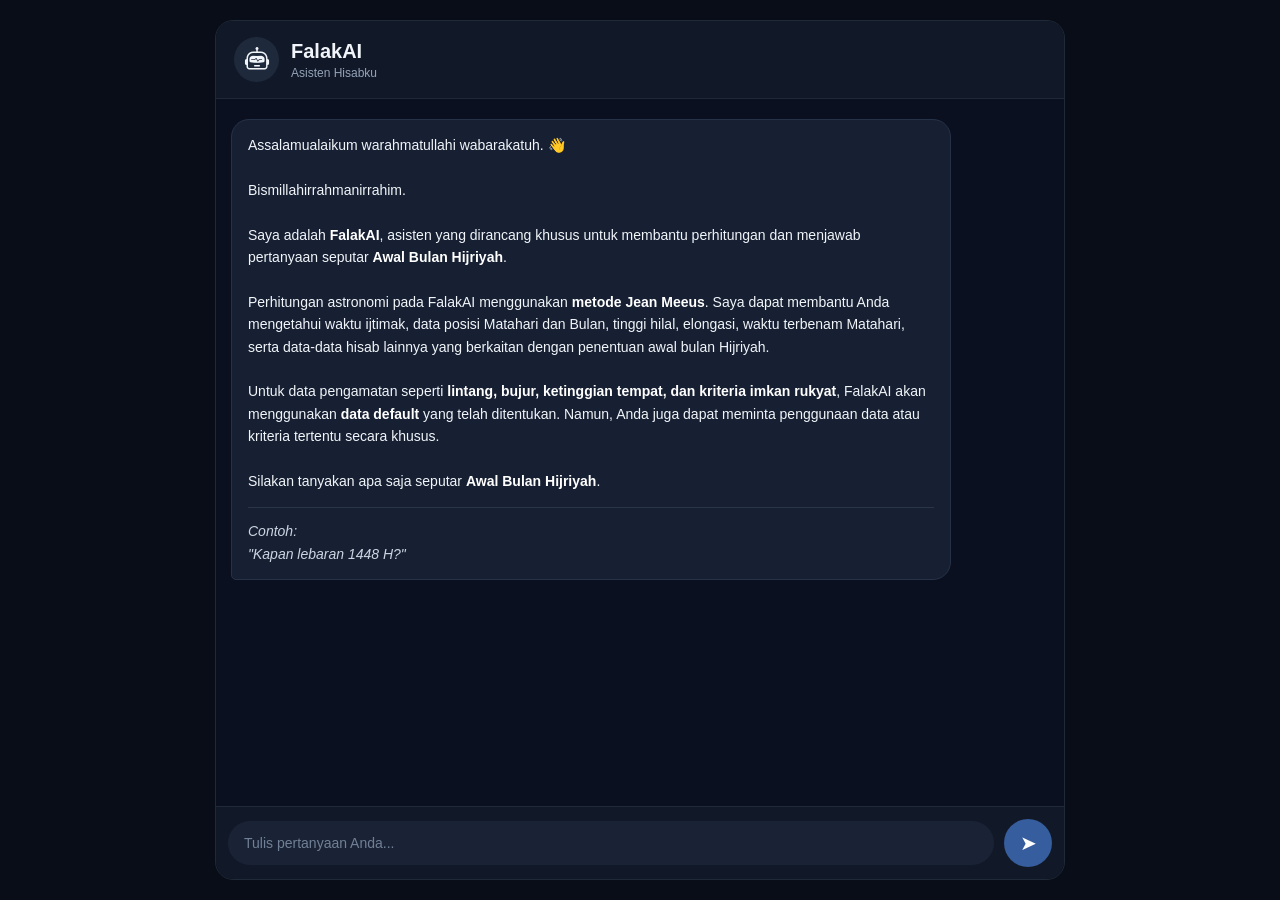
==== falakAI.html @ 68ebd956 "Update" ====
<!DOCTYPE html>
<html lang="id">
<head>
  <meta charset="UTF-8">
  <meta name="viewport" content="width=device-width, initial-scale=1.0">
  <title>FalakAI</title>
  <link rel="stylesheet" href="css/falakAI.css">
  <link rel="stylesheet" href="https://cdnjs.cloudflare.com/ajax/libs/font-awesome/6.4.0/css/all.min.css">
</head>

<body>
  <div class="falak-app">
    <div class="header">
      <div class="logo"><i class="bi bi-robot"></i></div>
      <div class="header-text">
        <h1>FalakAI</h1>
        <p>Asisten Hisabku</p>
      </div>
    </div>

    <div class="chat-area" id="chatArea">
      <div class="message ai">
        <div class="bubble">
          Assalamualaikum warahmatullahi wabarakatuh. 👋
          <br><br>
          Bismillahirrahmanirrahim.
          <br><br>
          Saya adalah <strong>FalakAI</strong>, asisten yang dirancang khusus untuk membantu perhitungan dan menjawab pertanyaan seputar <strong>Awal Bulan Hijriyah</strong>.
          <br><br>
          Perhitungan astronomi pada FalakAI menggunakan <strong>metode Jean Meeus</strong>. Saya dapat membantu Anda mengetahui waktu ijtimak, data posisi Matahari dan Bulan, tinggi hilal, elongasi, waktu terbenam Matahari, serta data-data hisab lainnya yang berkaitan dengan penentuan awal bulan Hijriyah.
          <br><br>
          Untuk data pengamatan seperti <strong>lintang, bujur, ketinggian tempat, dan kriteria imkan rukyat</strong>, FalakAI akan menggunakan <strong>data default</strong> yang telah ditentukan. Namun, Anda juga dapat meminta penggunaan data atau kriteria tertentu secara khusus.
          <br><br>

          Silakan tanyakan apa saja seputar <strong>Awal Bulan Hijriyah</strong>.

          <div class="example">
            Contoh:<br>
            "Kapan lebaran 1448 H?"
          </div>

        </div>

      </div>

    </div>


    <div class="input-area">

      <div class="input-box">

        <input
          type="text"
          id="userInput"
          placeholder="Tulis pertanyaan Anda..."
        >

        <button id="sendBtn">
          ➤
        </button>

      </div>

    </div>

  </div>


  <script src="js/jm.js"></script>
  <script src="js/falakAI.js"></script>

</body>
</html>
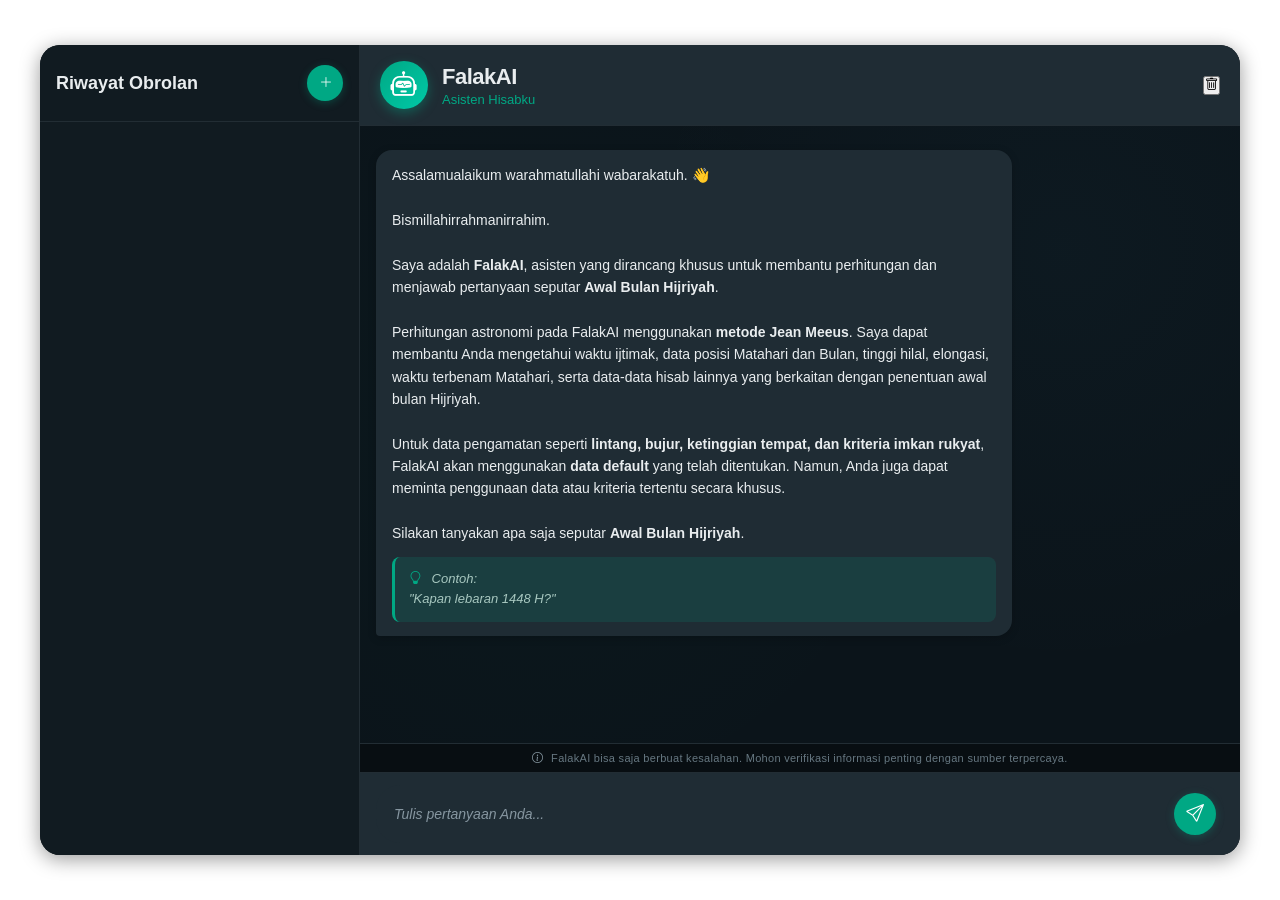
==== commit 9e8a1cae: "Update tampilan FalakAI" ====
--- a/falakAI.html
+++ b/falakAI.html
@@ -5,70 +5,95 @@
   <meta name="viewport" content="width=device-width, initial-scale=1.0">
   <title>FalakAI</title>
   <link rel="stylesheet" href="css/falakAI.css">
-  <link rel="stylesheet" href="https://cdnjs.cloudflare.com/ajax/libs/font-awesome/6.4.0/css/all.min.css">
+  <link rel="stylesheet" href="https://cdn.jsdelivr.net/npm/bootstrap-icons@1.11.3/font/bootstrap-icons.min.css">
 </head>
 
 <body>
   <div class="falak-app">
-    <div class="header">
-      <div class="logo"><i class="bi bi-robot"></i></div>
-      <div class="header-text">
-        <h1>FalakAI</h1>
-        <p>Asisten Hisabku</p>
+    <!-- Sidebar Riwayat Obrolan -->
+    <div class="sidebar" id="sidebar">
+      <div class="sidebar-header">
+        <h2>Riwayat Obrolan</h2>
+        <button class="new-chat-btn" id="newChatBtn" title="Obrolan Baru">
+          <i class="bi bi-plus-lg"></i>
+        </button>
+      </div>
+      <div class="chat-history" id="chatHistory">
+        <!-- Riwayat akan ditambahkan secara dinamis -->
       </div>
     </div>
 
-    <div class="chat-area" id="chatArea">
-      <div class="message ai">
-        <div class="bubble">
-          Assalamualaikum warahmatullahi wabarakatuh. 👋
-          <br><br>
-          Bismillahirrahmanirrahim.
-          <br><br>
-          Saya adalah <strong>FalakAI</strong>, asisten yang dirancang khusus untuk membantu perhitungan dan menjawab pertanyaan seputar <strong>Awal Bulan Hijriyah</strong>.
-          <br><br>
-          Perhitungan astronomi pada FalakAI menggunakan <strong>metode Jean Meeus</strong>. Saya dapat membantu Anda mengetahui waktu ijtimak, data posisi Matahari dan Bulan, tinggi hilal, elongasi, waktu terbenam Matahari, serta data-data hisab lainnya yang berkaitan dengan penentuan awal bulan Hijriyah.
-          <br><br>
-          Untuk data pengamatan seperti <strong>lintang, bujur, ketinggian tempat, dan kriteria imkan rukyat</strong>, FalakAI akan menggunakan <strong>data default</strong> yang telah ditentukan. Namun, Anda juga dapat meminta penggunaan data atau kriteria tertentu secara khusus.
-          <br><br>
-
-          Silakan tanyakan apa saja seputar <strong>Awal Bulan Hijriyah</strong>.
-
-          <div class="example">
-            Contoh:<br>
-            "Kapan lebaran 1448 H?"
-          </div>
-
+    <!-- Main Content -->
+    <div class="main-content">
+      <!-- Header -->
+      <div class="header">
+        <button class="menu-toggle" id="menuToggle">
+          <i class="bi bi-list"></i>
+        </button>
+        <div class="logo">
+          <i class="bi bi-robot"></i>
         </div>
-
+        <div class="header-text">
+          <h1>FalakAI</h1>
+          <p>Asisten Hisabku</p>
+        </div>
+        <div class="header-actions">
+          <button class="header-action-btn" id="clearChatBtn" title="Hapus Semua Pesan">
+            <i class="bi bi-trash"></i>
+          </button>
+        </div>
       </div>
 
-    </div>
+      <!-- Chat Area -->
+      <div class="chat-area" id="chatArea">
+        <div class="message ai">
+          <div class="bubble">
+            Assalamualaikum warahmatullahi wabarakatuh. 👋
+            <br><br>
+            Bismillahirrahmanirrahim.
+            <br><br>
+            Saya adalah <strong>FalakAI</strong>, asisten yang dirancang khusus untuk membantu perhitungan dan menjawab pertanyaan seputar <strong>Awal Bulan Hijriyah</strong>.
+            <br><br>
+            Perhitungan astronomi pada FalakAI menggunakan <strong>metode Jean Meeus</strong>. Saya dapat membantu Anda mengetahui waktu ijtimak, data posisi Matahari dan Bulan, tinggi hilal, elongasi, waktu terbenam Matahari, serta data-data hisab lainnya yang berkaitan dengan penentuan awal bulan Hijriyah.
+            <br><br>
+            Untuk data pengamatan seperti <strong>lintang, bujur, ketinggian tempat, dan kriteria imkan rukyat</strong>, FalakAI akan menggunakan <strong>data default</strong> yang telah ditentukan. Namun, Anda juga dapat meminta penggunaan data atau kriteria tertentu secara khusus.
+            <br><br>
+            Silakan tanyakan apa saja seputar <strong>Awal Bulan Hijriyah</strong>.
 
-
-    <div class="input-area">
-
-      <div class="input-box">
-
-        <input
-          type="text"
-          id="userInput"
-          placeholder="Tulis pertanyaan Anda..."
-        >
-
-        <button id="sendBtn">
-          ➤
-        </button>
-
+            <div class="example">
+              <i class="bi bi-lightbulb"></i> Contoh:<br>
+              "Kapan lebaran 1448 H?"
+            </div>
+          </div>
+          <button class="copy-btn" title="Salin Pesan">
+            <i class="bi bi-clipboard"></i>
+          </button>
+        </div>
       </div>
 
+      <!-- Disclaimer -->
+      <div class="disclaimer">
+        <i class="bi bi-info-circle"></i> 
+        FalakAI bisa saja berbuat kesalahan. Mohon verifikasi informasi penting dengan sumber terpercaya.
+      </div>
+
+      <!-- Input Area -->
+      <div class="input-area">
+        <div class="input-box">
+          <input
+            type="text"
+            id="userInput"
+            placeholder="Tulis pertanyaan Anda..."
+          >
+          <button id="sendBtn" title="Kirim Pesan">
+            <i class="bi bi-send"></i>
+          </button>
+        </div>
+      </div>
     </div>
-
   </div>
 
-
-  <script src="js/jm.js"></script>
+  <script src="js/mainAI.js"></script>
   <script src="js/falakAI.js"></script>
-
 </body>
 </html>
--- a/css/falakAI.css
+++ b/css/falakAI.css
@@ -0,0 +1,647 @@
+/* css/falakAI.css */
+
+:root {
+  --bg-primary: #0b141a;
+  --bg-secondary: #111b21;
+  --bg-chat: #0b141a;
+  --bg-header: #1f2c34;
+  --bg-bubble-ai: #1f2c34;
+  --bg-bubble-user: #005c4b;
+  --bg-input: #1f2c34;
+  --bg-sidebar: #111b21;
+  --text-primary: #e9edef;
+  --text-secondary: #8696a0;
+  --text-bubble: #e9edef;
+  --accent-green: #00a884;
+  --accent-blue: #53bdeb;
+  --border-color: #222d34;
+  --shadow: 0 4px 20px rgba(0, 0, 0, 0.4);
+  --bubble-radius: 16px;
+  --sidebar-width: 320px;
+  --safe-bottom: env(safe-area-inset-bottom, 0px);
+}
+
+* {
+  margin: 0;
+  padding: 0;
+  box-sizing: border-box;
+}
+
+body {
+  font-family: -apple-system, BlinkMacSystemFont, 'Segoe UI', 'Poppins', 'Roboto', sans-serif;
+  background: linear-gradient(135deg, #0a0f14 0%, #1a2a33 100%);
+  height: 100vh;
+  height: 100dvh; /* Dynamic viewport height */
+  display: flex;
+  justify-content: center;
+  align-items: center;
+  overflow: hidden;
+  position: fixed;
+  width: 100%;
+}
+
+/* App Container */
+.falak-app {
+  width: 100%;
+  max-width: 1200px;
+  height: 100vh;
+  height: 100dvh; /* Dynamic viewport height */
+  background: var(--bg-chat);
+  display: flex;
+  box-shadow: var(--shadow);
+  border-radius: 0;
+  position: relative;
+  overflow: hidden;
+}
+
+@media (min-width: 768px) {
+  .falak-app {
+    border-radius: 20px;
+    height: 90vh;
+    height: 90dvh;
+  }
+}
+
+/* Sidebar (Riwayat Obrolan) */
+.sidebar {
+  width: var(--sidebar-width);
+  background: var(--bg-sidebar);
+  border-right: 1px solid var(--border-color);
+  display: flex;
+  flex-direction: column;
+  transition: all 0.3s ease;
+  height: 100%;
+}
+
+.sidebar-header {
+  padding: 20px 16px;
+  padding-top: calc(20px + env(safe-area-inset-top, 0px));
+  border-bottom: 1px solid var(--border-color);
+  display: flex;
+  align-items: center;
+  justify-content: space-between;
+}
+
+.sidebar-header h2 {
+  color: var(--text-primary);
+  font-size: 18px;
+  font-weight: 600;
+}
+
+.new-chat-btn {
+  background: var(--accent-green);
+  border: none;
+  color: white;
+  width: 36px;
+  height: 36px;
+  border-radius: 50%;
+  cursor: pointer;
+  display: flex;
+  align-items: center;
+  justify-content: center;
+  transition: all 0.3s ease;
+  box-shadow: 0 2px 8px rgba(0, 168, 132, 0.3);
+}
+
+.new-chat-btn:hover {
+  background: #00c9a7;
+  transform: scale(1.05);
+  box-shadow: 0 4px 16px rgba(0, 168, 132, 0.5);
+}
+
+.new-chat-btn:active {
+  transform: scale(0.95);
+}
+
+.chat-history {
+  flex: 1;
+  overflow-y: auto;
+  padding: 8px;
+  padding-bottom: calc(8px + var(--safe-bottom));
+}
+
+.chat-history::-webkit-scrollbar {
+  width: 4px;
+}
+
+.chat-history::-webkit-scrollbar-track {
+  background: transparent;
+}
+
+.chat-history::-webkit-scrollbar-thumb {
+  background: #2a3942;
+  border-radius: 10px;
+}
+
+.history-item {
+  padding: 12px;
+  border-radius: 12px;
+  cursor: pointer;
+  transition: all 0.3s ease;
+  margin-bottom: 4px;
+  display: flex;
+  align-items: center;
+  gap: 10px;
+  position: relative;
+}
+
+.history-item:hover {
+  background: rgba(255, 255, 255, 0.05);
+}
+
+.history-item.active {
+  background: rgba(0, 168, 132, 0.15);
+  border-left: 3px solid var(--accent-green);
+}
+
+.history-icon {
+  width: 32px;
+  height: 32px;
+  border-radius: 50%;
+  background: rgba(0, 168, 132, 0.2);
+  display: flex;
+  align-items: center;
+  justify-content: center;
+  flex-shrink: 0;
+}
+
+.history-icon i {
+  font-size: 16px;
+  color: var(--accent-green);
+}
+
+.history-content {
+  flex: 1;
+  min-width: 0;
+}
+
+.history-title {
+  color: var(--text-primary);
+  font-size: 14px;
+  font-weight: 500;
+  white-space: nowrap;
+  overflow: hidden;
+  text-overflow: ellipsis;
+}
+
+.history-preview {
+  color: var(--text-secondary);
+  font-size: 12px;
+  white-space: nowrap;
+  overflow: hidden;
+  text-overflow: ellipsis;
+  margin-top: 2px;
+}
+
+.history-time {
+  color: var(--text-secondary);
+  font-size: 11px;
+  flex-shrink: 0;
+}
+
+.delete-chat-btn {
+  background: transparent;
+  border: none;
+  color: var(--text-secondary);
+  cursor: pointer;
+  padding: 4px;
+  border-radius: 4px;
+  opacity: 0;
+  transition: all 0.3s ease;
+}
+
+.history-item:hover .delete-chat-btn {
+  opacity: 1;
+}
+
+.delete-chat-btn:hover {
+  color: #ff4444;
+  background: rgba(255, 68, 68, 0.1);
+}
+
+/* Main Content */
+.main-content {
+  flex: 1;
+  display: flex;
+  flex-direction: column;
+  min-width: 0;
+  height: 100%;
+}
+
+/* Header */
+.header {
+  background: var(--bg-header);
+  padding: 16px 20px;
+  padding-top: calc(16px + env(safe-area-inset-top, 0px));
+  display: flex;
+  align-items: center;
+  gap: 14px;
+  border-bottom: 1px solid var(--border-color);
+  position: relative;
+  z-index: 10;
+  flex-shrink: 0;
+}
+
+.menu-toggle {
+  background: transparent;
+  border: none;
+  color: var(--text-secondary);
+  cursor: pointer;
+  font-size: 20px;
+  padding: 8px;
+  border-radius: 8px;
+  transition: all 0.3s ease;
+  display: none;
+}
+
+.menu-toggle:hover {
+  background: rgba(255, 255, 255, 0.1);
+  color: var(--text-primary);
+}
+
+.logo {
+  width: 48px;
+  height: 48px;
+  background: linear-gradient(135deg, var(--accent-green), #00c9a7);
+  border-radius: 50%;
+  display: flex;
+  align-items: center;
+  justify-content: center;
+  font-size: 28px;
+  color: white;
+  box-shadow: 0 4px 12px rgba(0, 168, 132, 0.4);
+  animation: pulse 2s ease-in-out infinite;
+  flex-shrink: 0;
+}
+
+.logo i {
+  font-size: 26px;
+}
+
+@keyframes pulse {
+  0%, 100% {
+    box-shadow: 0 4px 12px rgba(0, 168, 132, 0.4);
+  }
+  50% {
+    box-shadow: 0 4px 20px rgba(0, 168, 132, 0.7);
+  }
+}
+
+.header-text {
+  flex: 1;
+}
+
+.header-text h1 {
+  color: var(--text-primary);
+  font-size: 22px;
+  font-weight: 700;
+  letter-spacing: -0.5px;
+}
+
+.header-text p {
+  color: var(--accent-green);
+  font-size: 13px;
+  font-weight: 500;
+  margin-top: 2px;
+}
+
+/* Chat Area */
+.chat-area {
+  flex: 1;
+  overflow-y: auto;
+  padding: 24px 16px;
+  display: flex;
+  flex-direction: column;
+  gap: 16px;
+  background-image: 
+    radial-gradient(circle at 20% 50%, rgba(0, 168, 132, 0.03) 0%, transparent 50%),
+    radial-gradient(circle at 80% 20%, rgba(83, 189, 235, 0.03) 0%, transparent 50%);
+  scroll-behavior: smooth;
+  min-height: 0;
+}
+
+.chat-area::-webkit-scrollbar {
+  width: 6px;
+}
+
+.chat-area::-webkit-scrollbar-track {
+  background: transparent;
+}
+
+.chat-area::-webkit-scrollbar-thumb {
+  background: #2a3942;
+  border-radius: 10px;
+}
+
+/* Message */
+.message {
+  display: flex;
+  align-items: flex-end;
+  gap: 8px;
+  animation: fadeIn 0.3s ease-out;
+  position: relative;
+}
+
+@keyframes fadeIn {
+  from {
+    opacity: 0;
+    transform: translateY(10px);
+  }
+  to {
+    opacity: 1;
+    transform: translateY(0);
+  }
+}
+
+.message.ai {
+  justify-content: flex-start;
+}
+
+.message.user {
+  justify-content: flex-end;
+}
+
+/* Bubble */
+.bubble {
+  max-width: 75%;
+  padding: 14px 16px;
+  border-radius: var(--bubble-radius);
+  font-size: 14px;
+  line-height: 1.6;
+  position: relative;
+  word-wrap: break-word;
+  box-shadow: 0 2px 8px rgba(0, 0, 0, 0.2);
+  transition: all 0.3s ease;
+}
+
+.message.ai .bubble {
+  background: var(--bg-bubble-ai);
+  color: var(--text-bubble);
+  border-bottom-left-radius: 4px;
+}
+
+.message.user .bubble {
+  background: var(--bg-bubble-user);
+  color: var(--text-bubble);
+  border-bottom-right-radius: 4px;
+}
+
+/* Copy Button */
+.copy-btn {
+  background: transparent;
+  border: none;
+  color: var(--text-secondary);
+  cursor: pointer;
+  padding: 6px;
+  border-radius: 6px;
+  opacity: 0;
+  transition: all 0.3s ease;
+  position: absolute;
+  top: 8px;
+  right: 8px;
+  font-size: 14px;
+}
+
+.message:hover .copy-btn {
+  opacity: 1;
+}
+
+.copy-btn:hover {
+  background: rgba(255, 255, 255, 0.1);
+  color: var(--text-primary);
+}
+
+.copy-btn.copied {
+  color: var(--accent-green);
+  opacity: 1;
+}
+
+/* Example Box */
+.example {
+  margin-top: 12px;
+  padding: 12px 14px;
+  background: rgba(0, 168, 132, 0.15);
+  border-left: 3px solid var(--accent-green);
+  border-radius: 8px;
+  font-style: italic;
+  color: #a8c8c0;
+  font-size: 13px;
+}
+
+.example i {
+  margin-right: 6px;
+  color: var(--accent-green);
+}
+
+/* Typing Indicator */
+.typing-indicator {
+  display: flex;
+  gap: 4px;
+  padding: 12px 16px;
+  background: var(--bg-bubble-ai);
+  border-radius: var(--bubble-radius);
+  border-bottom-left-radius: 4px;
+  align-items: center;
+  width: fit-content;
+}
+
+.typing-indicator span {
+  width: 8px;
+  height: 8px;
+  background: #8696a0;
+  border-radius: 50%;
+  animation: typing 1.4s ease-in-out infinite;
+}
+
+.typing-indicator span:nth-child(2) {
+  animation-delay: 0.2s;
+}
+
+.typing-indicator span:nth-child(3) {
+  animation-delay: 0.4s;
+}
+
+@keyframes typing {
+  0%, 100% {
+    transform: translateY(0);
+    opacity: 0.5;
+  }
+  50% {
+    transform: translateY(-6px);
+    opacity: 1;
+  }
+}
+
+/* Disclaimer */
+.disclaimer {
+  text-align: center;
+  padding: 8px 16px;
+  background: rgba(0, 0, 0, 0.3);
+  color: #667781;
+  font-size: 11px;
+  letter-spacing: 0.3px;
+  border-top: 1px solid var(--border-color);
+  flex-shrink: 0;
+}
+
+.disclaimer i {
+  margin-right: 4px;
+  color: #8696a0;
+}
+
+/* Input Area */
+.input-area {
+  padding: 12px 16px;
+  padding-bottom: calc(12px + var(--safe-bottom)); /* Safe area untuk tombol HP */
+  background: var(--bg-header);
+  border-top: 1px solid var(--border-color);
+  flex-shrink: 0;
+}
+
+.input-box {
+  display: flex;
+  align-items: center;
+  gap: 10px;
+  background: var(--bg-input);
+  border-radius: 24px;
+  padding: 8px 8px 8px 18px;
+  transition: all 0.3s ease;
+}
+
+.input-box:focus-within {
+  box-shadow: 0 0 0 2px rgba(0, 168, 132, 0.3);
+}
+
+#userInput {
+  flex: 1;
+  background: transparent;
+  border: none;
+  outline: none;
+  color: var(--text-primary);
+  font-size: 14px;
+  padding: 8px 0;
+}
+
+#userInput::placeholder {
+  color: #8696a0;
+  font-style: italic;
+}
+
+#sendBtn {
+  background: var(--accent-green);
+  border: none;
+  color: white;
+  width: 42px;
+  height: 42px;
+  border-radius: 50%;
+  cursor: pointer;
+  font-size: 18px;
+  display: flex;
+  align-items: center;
+  justify-content: center;
+  transition: all 0.3s ease;
+  box-shadow: 0 2px 8px rgba(0, 168, 132, 0.3);
+  flex-shrink: 0;
+}
+
+#sendBtn:hover {
+  background: #00c9a7;
+  transform: scale(1.05);
+  box-shadow: 0 4px 16px rgba(0, 168, 132, 0.5);
+}
+
+#sendBtn:active {
+  transform: scale(0.95);
+}
+
+#sendBtn:disabled {
+  background: #3a4a54;
+  cursor: not-allowed;
+  box-shadow: none;
+}
+
+/* Responsive */
+@media (max-width: 768px) {
+  .sidebar {
+    position: absolute;
+    left: -100%;
+    top: 0;
+    bottom: 0;
+    z-index: 100;
+    transition: left 0.3s ease;
+  }
+  
+  .sidebar.open {
+    left: 0;
+  }
+  
+  .menu-toggle {
+    display: flex;
+  }
+  
+  .falak-app {
+    max-width: 100%;
+    height: 100vh;
+    height: 100dvh;
+    max-height: 100vh;
+    max-height: 100dvh;
+  }
+}
+
+@media (max-width: 480px) {
+  .header {
+    padding: 12px 16px;
+    padding-top: calc(12px + env(safe-area-inset-top, 0px));
+  }
+  
+  .logo {
+    width: 40px;
+    height: 40px;
+    font-size: 22px;
+  }
+  
+  .logo i {
+    font-size: 22px;
+  }
+  
+  .header-text h1 {
+    font-size: 18px;
+  }
+  
+  .bubble {
+    max-width: 90%;
+    font-size: 13px;
+    padding: 12px 14px;
+  }
+  
+  .chat-area {
+    padding: 16px 12px;
+    gap: 12px;
+  }
+  
+  .sidebar {
+    width: 280px;
+  }
+  
+  .input-area {
+    padding: 8px 12px;
+    padding-bottom: calc(8px + var(--safe-bottom));
+  }
+  
+  #sendBtn {
+    width: 38px;
+    height: 38px;
+    font-size: 16px;
+  }
+}
+
+/* Untuk iPhone dengan notch */
+@supports (padding: max(0px)) {
+  .input-area {
+    padding-bottom: max(12px, env(safe-area-inset-bottom));
+  }
+  
+  .header {
+    padding-top: max(16px, env(safe-area-inset-top));
+  }
+}
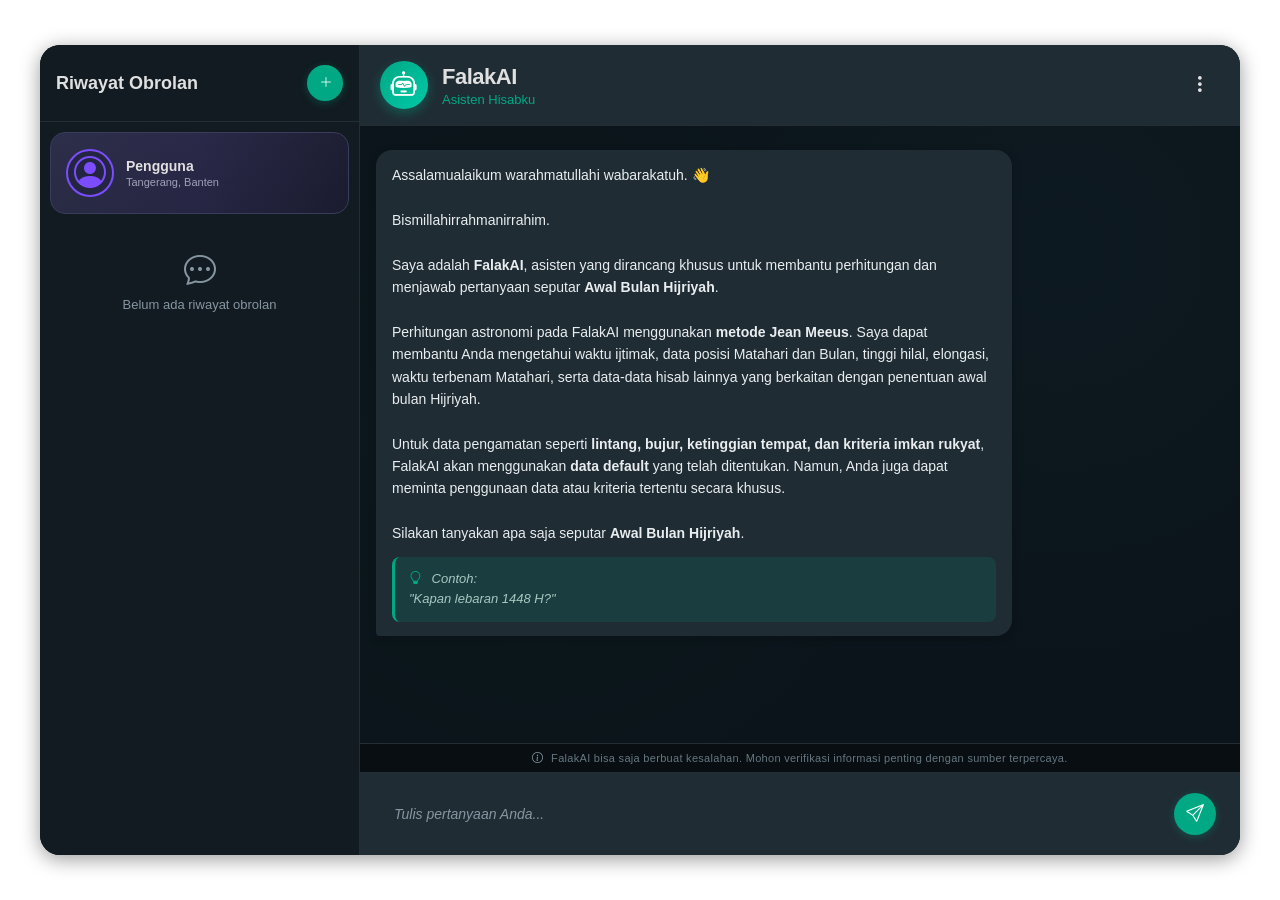
==== commit 6e0de5b5: "Update FalakAI v.3" ====
--- a/falakAI.html
+++ b/falakAI.html
@@ -10,6 +10,7 @@
 
 <body>
   <div class="falak-app">
+    <div class="sidebar-overlay" id="sidebarOverlay"></div>
     <!-- Sidebar Riwayat Obrolan -->
     <div class="sidebar" id="sidebar">
       <div class="sidebar-header">
@@ -18,6 +19,19 @@
           <i class="bi bi-plus-lg"></i>
         </button>
       </div>
+      
+      <!-- Profil User di Sidebar -->
+      <div class="profil-user" id="profilUser">
+        <div class="profil-foto" id="profilFoto">
+          <img id="fotoProfilImg" src="" alt="Foto Profil" style="display: none;">
+          <i class="bi bi-person-circle" id="fotoProfilDefault"></i>
+        </div>
+        <div class="profil-info">
+          <div class="profil-nama" id="profilNama">Pengguna</div>
+          <div class="profil-alamat" id="profilAlamat">Tangerang, Banten</div>
+        </div>
+      </div>
+      
       <div class="chat-history" id="chatHistory">
         <!-- Riwayat akan ditambahkan secara dinamis -->
       </div>
@@ -37,10 +51,23 @@
           <h1>FalakAI</h1>
           <p>Asisten Hisabku</p>
         </div>
-        <div class="header-actions">
-          <button class="header-action-btn" id="clearChatBtn" title="Hapus Semua Pesan">
-            <i class="bi bi-trash"></i>
+        
+        <!-- Dropdown Menu -->
+        <div class="header-menu">
+          <button class="header-menu-btn" id="btnMenuHeader" title="Menu">
+            <i class="bi bi-three-dots-vertical"></i>
           </button>
+          
+          <div class="dropdown-menu" id="dropdownMenu" style="display: none;">
+            <button class="dropdown-item" id="btnMenuProfil">
+              <i class="bi bi-person"></i>
+              <span>Profil</span>
+            </button>
+            <button class="dropdown-item" id="btnMenuHapus">
+              <i class="bi bi-trash"></i>
+              <span>Hapus Obrolan</span>
+            </button>
+          </div>
         </div>
       </div>
 
@@ -93,6 +120,100 @@
     </div>
   </div>
 
+  <!-- Modal Profil -->
+  <div class="modal-overlay" id="modalProfil" style="display: none;">
+    <div class="modal-content">
+      <div class="modal-header">
+        <h2>Profil Saya</h2>
+        <button class="modal-close" id="btnTutupModal">
+          <i class="bi bi-x-lg"></i>
+        </button>
+      </div>
+      
+      <div class="modal-body">
+        <!-- Foto Profil -->
+        <div class="form-group">
+          <label>Foto Profil</label>
+          <div class="foto-upload">
+            <img id="previewFoto" src="" alt="Preview" style="display: none;">
+            <div class="foto-placeholder" id="fotoPlaceholder">
+              <i class="bi bi-camera"></i>
+              <span>Pilih Foto</span>
+            </div>
+            <input type="file" id="inputFoto" accept="image/*" style="display: none;">
+          </div>
+        </div>
+
+        <!-- Nama -->
+        <div class="form-group">
+          <label>Nama</label>
+          <input type="text" id="inputNama" placeholder="Masukkan nama Anda">
+        </div>
+
+        <!-- Hobi -->
+        <div class="form-group">
+          <label>Hobi</label>
+          <input type="text" id="inputHobi" placeholder="Masukkan hobi Anda">
+        </div>
+
+        <!-- Alamat -->
+        <div class="form-group">
+          <label>Alamat</label>
+          <input type="text" id="inputAlamat" placeholder="Masukkan alamat lengkap">
+        </div>
+
+        <!-- Latitude -->
+        <div class="form-group">
+          <label>Latitude</label>
+          <div class="input-dengan-tombol">
+            <input type="number" id="inputLatitude" step="any" placeholder="-6.122">
+            <button class="btn-gps" id="btnAmbilGPS" title="Ambil dari GPS">
+              <i class="bi bi-geo-alt"></i>
+            </button>
+          </div>
+        </div>
+
+        <!-- Longitude -->
+        <div class="form-group">
+          <label>Longitude</label>
+          <input type="number" id="inputLongitude" step="any" placeholder="106.606">
+        </div>
+
+        <!-- Ketinggian -->
+        <div class="form-group">
+          <label>Ketinggian Tempat (meter)</label>
+          <input type="number" id="inputAltitude" placeholder="20">
+        </div>
+
+        <!-- Zona Waktu -->
+        <div class="form-group">
+          <label>Zona Waktu</label>
+          <select id="inputZona">
+            <option value="7">WIB (GMT+7)</option>
+            <option value="8">WITA (GMT+8)</option>
+            <option value="9">WIT (GMT+9)</option>
+          </select>
+        </div>
+        
+        <div class="form-group">
+          <label>Kriteria</label>
+          <select id="inputZona">
+            <option value="1">Irtifa' 2°</option>
+            <option value="2">Iritifa 3° (MABIMS DULU)</option>
+            <option value="3">Irtifa' 2° Umur Hilal 8 Jam</option>
+            <option value="4" selected>Irtifa' 3° Elongasi 6.4 (MABIMS)</option>
+          </select>
+        </div>
+        
+      </div>
+      
+      <div class="modal-footer">
+        <button class="btn-simpan" id="btnSimpanProfil">Simpan</button>
+        <button class="btn-batal" id="btnBatalProfil">Batal</button>
+      </div>
+    </div>
+  </div>
+
   <script src="js/mainAI.js"></script>
   <script src="js/falakAI.js"></script>
 </body>
--- a/css/falakAI.css
+++ b/css/falakAI.css
@@ -31,7 +31,7 @@
   font-family: -apple-system, BlinkMacSystemFont, 'Segoe UI', 'Poppins', 'Roboto', sans-serif;
   background: linear-gradient(135deg, #0a0f14 0%, #1a2a33 100%);
   height: 100vh;
-  height: 100dvh; /* Dynamic viewport height */
+  height: 100dvh;
   display: flex;
   justify-content: center;
   align-items: center;
@@ -45,7 +45,7 @@
   width: 100%;
   max-width: 1200px;
   height: 100vh;
-  height: 100dvh; /* Dynamic viewport height */
+  height: 100dvh;
   background: var(--bg-chat);
   display: flex;
   box-shadow: var(--shadow);
@@ -62,15 +62,36 @@
   }
 }
 
+/* Overlay untuk mobile */
+.sidebar-overlay {
+  display: none;
+  position: fixed;
+  top: 0;
+  left: 0;
+  right: 0;
+  bottom: 0;
+  background: rgba(0, 0, 0, 0.5);
+  z-index: 99;
+  opacity: 0;
+  transition: opacity 0.3s ease;
+}
+
+.sidebar-overlay.active {
+  opacity: 1;
+}
+
 /* Sidebar (Riwayat Obrolan) */
 .sidebar {
   width: var(--sidebar-width);
+  min-width: var(--sidebar-width);
   background: var(--bg-sidebar);
   border-right: 1px solid var(--border-color);
   display: flex;
   flex-direction: column;
-  transition: all 0.3s ease;
+  transition: transform 0.3s ease;
   height: 100%;
+  position: relative;
+  z-index: 100;
 }
 
 .sidebar-header {
@@ -226,6 +247,7 @@
   flex-direction: column;
   min-width: 0;
   height: 100%;
+  position: relative;
 }
 
 /* Header */
@@ -247,11 +269,15 @@
   border: none;
   color: var(--text-secondary);
   cursor: pointer;
-  font-size: 20px;
+  font-size: 24px;
   padding: 8px;
   border-radius: 8px;
   transition: all 0.3s ease;
   display: none;
+  align-items: center;
+  justify-content: center;
+  width: 40px;
+  height: 40px;
 }
 
 .menu-toggle:hover {
@@ -492,7 +518,7 @@
 /* Input Area */
 .input-area {
   padding: 12px 16px;
-  padding-bottom: calc(12px + var(--safe-bottom)); /* Safe area untuk tombol HP */
+  padding-bottom: calc(12px + var(--safe-bottom));
   background: var(--bg-header);
   border-top: 1px solid var(--border-color);
   flex-shrink: 0;
@@ -562,17 +588,31 @@
 
 /* Responsive */
 @media (max-width: 768px) {
+  .falak-app {
+    position: relative;
+  }
+  
   .sidebar {
-    position: absolute;
-    left: -100%;
+    position: fixed;
     top: 0;
+    left: 0;
     bottom: 0;
-    z-index: 100;
-    transition: left 0.3s ease;
+    transform: translateX(-100%);
+    z-index: 1000;
+    box-shadow: 4px 0 20px rgba(0, 0, 0, 0.5);
   }
   
   .sidebar.open {
-    left: 0;
+    transform: translateX(0);
+  }
+  
+  .sidebar-overlay {
+    display: block;
+    pointer-events: none;
+  }
+  
+  .sidebar-overlay.active {
+    pointer-events: auto;
   }
   
   .menu-toggle {
@@ -585,6 +625,7 @@
     height: 100dvh;
     max-height: 100vh;
     max-height: 100dvh;
+    border-radius: 0;
   }
 }
 
@@ -594,6 +635,12 @@
     padding-top: calc(12px + env(safe-area-inset-top, 0px));
   }
   
+  .menu-toggle {
+    width: 36px;
+    height: 36px;
+    font-size: 20px;
+  }
+  
   .logo {
     width: 40px;
     height: 40px;
@@ -621,6 +668,7 @@
   
   .sidebar {
     width: 280px;
+    min-width: 280px;
   }
   
   .input-area {
@@ -644,4 +692,650 @@
   .header {
     padding-top: max(16px, env(safe-area-inset-top));
   }
+}
+
+/* ========================= */
+/* DROPDOWN MENU HEADER       */
+/* ========================= */
+.header-menu {
+  position: relative;
+  margin-left: auto;
+}
+
+.header-menu-btn {
+  background: none;
+  border: none;
+  font-size: 22px;
+  cursor: pointer;
+  color: #ffffff;
+  padding: 8px 10px;
+  border-radius: 50%;
+  transition: background 0.2s;
+}
+
+.header-menu-btn:hover {
+  background: #00a884;
+}
+
+.dropdown-menu {
+  position: absolute;
+  top: 45px;
+  right: 0;
+  background: white;
+  border: 1px solid #ddd;
+  border-radius: 10px;
+  box-shadow: 0 4px 12px rgba(0,0,0,0.15);
+  min-width: 180px;
+  z-index: 100;
+  overflow: hidden;
+}
+
+.dropdown-item {
+  display: flex;
+  align-items: center;
+  gap: 10px;
+  width: 100%;
+  padding: 12px 15px;
+  background: none;
+  border: none;
+  cursor: pointer;
+  font-size: 14px;
+  color: #333;
+  text-align: left;
+  transition: background 0.2s;
+}
+
+.dropdown-item:hover {
+  background: #f5f5f5;
+}
+
+.dropdown-item i {
+  font-size: 18px;
+  width: 20px;
+}
+
+.dropdown-item:first-child {
+  border-bottom: 1px solid #eee;
+}
+
+.dropdown-item:last-child {
+  color: #e74c3c;
+}
+
+.dropdown-item:last-child i {
+  color: #e74c3c;
+}
+
+/* ========================= */
+/* MODE GELAP - PROFIL USER  */
+/* ========================= */
+:root {
+  --bg-primary: #1a1b2e;
+  --bg-secondary: #242540;
+  --bg-card: #2d2f4a;
+  --bg-hover: #353758;
+  --text-primary: #e0e0e0;
+  --text-secondary: #a0a0b8;
+  --accent-1: #7c4dff;
+  --accent-2: #448aff;
+  --danger: #ff5252;
+  --success: #69f0ae;
+  --border: #3a3c5c;
+}
+
+.profil-user {
+  display: flex;
+  align-items: center;
+  gap: 12px;
+  padding: 16px 15px;
+  margin: 10px;
+  background: linear-gradient(135deg, #2d2f4a 0%, #1a1b2e 100%);
+  border: 1px solid #3a3c5c;
+  border-radius: 15px;
+  cursor: pointer;
+  transition: all 0.3s cubic-bezier(0.4, 0, 0.2, 1);
+  position: relative;
+  overflow: hidden;
+}
+
+.profil-user:hover {
+  border-color: #7c4dff;
+  box-shadow: 0 0 20px rgba(124, 77, 255, 0.2);
+  transform: translateY(-2px);
+}
+
+.profil-user::after {
+  content: '';
+  position: absolute;
+  top: 0;
+  left: 0;
+  width: 100%;
+  height: 100%;
+  background: linear-gradient(90deg, transparent, rgba(124, 77, 255, 0.05), transparent);
+  animation: shimmer 2s infinite;
+}
+
+@keyframes shimmer {
+  0% {
+    transform: translateX(-100%);
+  }
+  100% {
+    transform: translateX(100%);
+  }
+}
+
+.profil-foto {
+  width: 48px;
+  height: 48px;
+  min-width: 48px;
+  border-radius: 50%;
+  overflow: hidden;
+  background: #242540;
+  display: flex;
+  align-items: center;
+  justify-content: center;
+  font-size: 32px;
+  color: #7c4dff;
+  border: 2px solid #7c4dff;
+  position: relative;
+  z-index: 1;
+  transition: all 0.3s ease;
+}
+
+.profil-user:hover .profil-foto {
+  border-color: #448aff;
+  box-shadow: 0 0 15px rgba(68, 138, 255, 0.3);
+}
+
+.profil-foto img {
+  width: 100%;
+  height: 100%;
+  object-fit: cover;
+}
+
+.profil-info {
+  flex: 1;
+  position: relative;
+  z-index: 1;
+}
+
+.profil-nama {
+  font-weight: 600;
+  font-size: 14px;
+  color: #e0e0e0;
+  margin-bottom: 2px;
+  white-space: nowrap;
+  overflow: hidden;
+  text-overflow: ellipsis;
+}
+
+.profil-alamat {
+  font-size: 11px;
+  color: #a0a0b8;
+  white-space: nowrap;
+  overflow: hidden;
+  text-overflow: ellipsis;
+}
+
+.profil-edit-btn {
+  background: rgba(124, 77, 255, 0.1);
+  border: 1px solid rgba(124, 77, 255, 0.3);
+  font-size: 14px;
+  cursor: pointer;
+  color: #7c4dff;
+  width: 32px;
+  height: 32px;
+  border-radius: 8px;
+  display: flex;
+  align-items: center;
+  justify-content: center;
+  transition: all 0.3s ease;
+  position: relative;
+  z-index: 1;
+}
+
+.profil-edit-btn:hover {
+  background: rgba(124, 77, 255, 0.2);
+  border-color: #7c4dff;
+  transform: scale(1.05);
+}
+
+/* ========================= */
+/* DROPDOWN MENU GELAP       */
+/* ========================= */
+.header-menu-btn {
+  background: none;
+  border: none;
+  font-size: 20px;
+  cursor: pointer;
+  color: #e0e0e0;
+  padding: 8px 10px;
+  border-radius: 8px;
+  transition: all 0.3s ease;
+}
+
+.header-menu-btn:hover {
+  background: rgba(124, 77, 255, 0.1);
+  color: #7c4dff;
+}
+
+.dropdown-menu {
+  position: absolute;
+  top: 50px;
+  right: 0;
+  background: #1e1f33;
+  border: 1px solid #3a3c5c;
+  border-radius: 12px;
+  box-shadow: 0 10px 30px rgba(0, 0, 0, 0.5);
+  min-width: 200px;
+  z-index: 1000;
+  overflow: hidden;
+  animation: dropdownFade 0.2s ease;
+}
+
+@keyframes dropdownFade {
+  from {
+    opacity: 0;
+    transform: translateY(-10px) scale(0.95);
+  }
+  to {
+    opacity: 1;
+    transform: translateY(0) scale(1);
+  }
+}
+
+.dropdown-item {
+  display: flex;
+  align-items: center;
+  gap: 12px;
+  width: 100%;
+  padding: 13px 18px;
+  background: none;
+  border: none;
+  cursor: pointer;
+  font-size: 13px;
+  color: #e0e0e0;
+  text-align: left;
+  transition: all 0.2s ease;
+  font-weight: 500;
+}
+
+.dropdown-item:hover {
+  background: #2d2f4a;
+  padding-left: 22px;
+}
+
+.dropdown-item i {
+  font-size: 16px;
+  width: 20px;
+  text-align: center;
+  color: #a0a0b8;
+}
+
+.dropdown-item:hover i {
+  color: #7c4dff;
+}
+
+.dropdown-item:first-child {
+  border-bottom: 1px solid #3a3c5c;
+}
+
+.dropdown-item:last-child {
+  color: #ff5252;
+}
+
+.dropdown-item:last-child i {
+  color: #ff5252;
+}
+
+.dropdown-item:last-child:hover {
+  background: rgba(255, 82, 82, 0.1);
+}
+
+/* ========================= */
+/* MODAL GELAP               */
+/* ========================= */
+.modal-overlay {
+  position: fixed;
+  top: 0;
+  left: 0;
+  width: 100%;
+  height: 100%;
+  background: rgba(0, 0, 0, 0.8);
+  backdrop-filter: blur(5px);
+  display: flex;
+  align-items: center;
+  justify-content: center;
+  z-index: 10000;
+  animation: overlayFade 0.3s ease;
+  padding: 20px;
+  box-sizing: border-box;
+}
+
+@keyframes overlayFade {
+  from {
+    opacity: 0;
+  }
+  to {
+    opacity: 1;
+  }
+}
+
+.modal-content {
+  background: #1e1f33;
+  border: 1px solid #3a3c5c;
+  border-radius: 16px;
+  width: 100%;
+  max-width: 480px;
+  max-height: 90vh;
+  overflow-y: auto;
+  animation: modalSlide 0.3s cubic-bezier(0.4, 0, 0.2, 1);
+  box-shadow: 0 20px 60px rgba(0, 0, 0, 0.6);
+}
+
+@keyframes modalSlide {
+  from {
+    opacity: 0;
+    transform: translateY(30px) scale(0.95);
+  }
+  to {
+    opacity: 1;
+    transform: translateY(0) scale(1);
+  }
+}
+
+.modal-header {
+  display: flex;
+  justify-content: space-between;
+  align-items: center;
+  padding: 18px 22px;
+  background: #242540;
+  border-bottom: 1px solid #3a3c5c;
+  border-radius: 16px 16px 0 0;
+  position: sticky;
+  top: 0;
+  z-index: 1;
+}
+
+.modal-header h2 {
+  margin: 0;
+  color: #e0e0e0;
+  font-size: 18px;
+  font-weight: 600;
+}
+
+.modal-close {
+  background: rgba(124, 77, 255, 0.1);
+  border: 1px solid rgba(124, 77, 255, 0.3);
+  font-size: 16px;
+  cursor: pointer;
+  color: #a0a0b8;
+  width: 32px;
+  height: 32px;
+  border-radius: 8px;
+  display: flex;
+  align-items: center;
+  justify-content: center;
+  transition: all 0.3s ease;
+}
+
+.modal-close:hover {
+  background: rgba(124, 77, 255, 0.2);
+  color: #e0e0e0;
+  transform: rotate(90deg);
+}
+
+.modal-body {
+  padding: 22px;
+}
+
+.form-group {
+  margin-bottom: 18px;
+}
+
+.form-group label {
+  display: block;
+  margin-bottom: 6px;
+  font-weight: 500;
+  font-size: 12px;
+  color: #a0a0b8;
+  text-transform: uppercase;
+  letter-spacing: 0.5px;
+}
+
+.form-group input,
+.form-group select {
+  width: 100%;
+  padding: 11px 14px;
+  border: 1px solid #3a3c5c;
+  border-radius: 8px;
+  font-size: 14px;
+  transition: all 0.3s ease;
+  box-sizing: border-box;
+  background: #1a1b2e;
+  color: #e0e0e0;
+}
+
+.form-group input:focus,
+.form-group select:focus {
+  border-color: #7c4dff;
+  background: #242540;
+  outline: none;
+  box-shadow: 0 0 0 3px rgba(124, 77, 255, 0.1);
+}
+
+.form-group input::placeholder {
+  color: #555;
+}
+
+.form-group select option {
+  background: #1e1f33;
+  color: #e0e0e0;
+}
+
+/* Foto Upload */
+.foto-upload {
+  width: 90px;
+  height: 90px;
+  border-radius: 50%;
+  overflow: hidden;
+  background: #1a1b2e;
+  display: flex;
+  align-items: center;
+  justify-content: center;
+  cursor: pointer;
+  position: relative;
+  margin: 0 auto;
+  border: 2px dashed #3a3c5c;
+  transition: all 0.3s ease;
+}
+
+.foto-upload:hover {
+  border-color: #7c4dff;
+  background: #242540;
+}
+
+.foto-upload img {
+  width: 100%;
+  height: 100%;
+  object-fit: cover;
+}
+
+.foto-placeholder {
+  display: flex;
+  flex-direction: column;
+  align-items: center;
+  gap: 4px;
+  color: #555;
+  font-size: 11px;
+}
+
+.foto-placeholder i {
+  font-size: 28px;
+  color: #7c4dff;
+}
+
+/* Input GPS */
+.input-dengan-tombol {
+  display: flex;
+  gap: 8px;
+}
+
+.input-dengan-tombol input {
+  flex: 1;
+}
+
+.btn-gps {
+  padding: 11px 14px;
+  background: rgba(124, 77, 255, 0.1);
+  color: #7c4dff;
+  border: 1px solid rgba(124, 77, 255, 0.3);
+  border-radius: 8px;
+  cursor: pointer;
+  font-size: 16px;
+  transition: all 0.3s ease;
+  display: flex;
+  align-items: center;
+  justify-content: center;
+  min-width: 45px;
+}
+
+.btn-gps:hover {
+  background: rgba(124, 77, 255, 0.2);
+  border-color: #7c4dff;
+  transform: scale(1.05);
+}
+
+/* Footer Modal */
+.modal-footer {
+  display: flex;
+  gap: 10px;
+  padding: 18px 22px;
+  border-top: 1px solid #3a3c5c;
+  position: sticky;
+  bottom: 0;
+  background: #242540;
+  border-radius: 0 0 16px 16px;
+}
+
+.btn-simpan {
+  flex: 1;
+  padding: 13px;
+  background: linear-gradient(135deg, #7c4dff 0%, #448aff 100%);
+  color: white;
+  border: none;
+  border-radius: 8px;
+  cursor: pointer;
+  font-weight: 600;
+  font-size: 14px;
+  transition: all 0.3s ease;
+  letter-spacing: 0.5px;
+}
+
+.btn-simpan:hover {
+  transform: translateY(-2px);
+  box-shadow: 0 8px 20px rgba(124, 77, 255, 0.4);
+}
+
+.btn-simpan:active {
+  transform: translateY(0);
+}
+
+.btn-batal {
+  flex: 1;
+  padding: 13px;
+  background: #1a1b2e;
+  border: 1px solid #3a3c5c;
+  border-radius: 8px;
+  cursor: pointer;
+  font-weight: 600;
+  font-size: 14px;
+  transition: all 0.3s ease;
+  color: #a0a0b8;
+}
+
+.btn-batal:hover {
+  background: #2d2f4a;
+  color: #e0e0e0;
+}
+
+/* ========================= */
+/* RESPONSIVE                */
+/* ========================= */
+@media (max-width: 768px) {
+  .profil-user {
+    padding: 12px;
+    margin: 8px;
+  }
+  
+  .profil-foto {
+    width: 40px;
+    height: 40px;
+    min-width: 40px;
+    font-size: 26px;
+  }
+  
+  .profil-nama {
+    font-size: 13px;
+  }
+  
+  .profil-alamat {
+    font-size: 10px;
+  }
+  
+  .modal-content {
+    max-width: 100%;
+    max-height: 95vh;
+  }
+}
+
+@media (max-width: 480px) {
+  .profil-user {
+    padding: 10px;
+    margin: 5px;
+    gap: 8px;
+  }
+  
+  .profil-foto {
+    width: 35px;
+    height: 35px;
+    min-width: 35px;
+    font-size: 22px;
+  }
+  
+  .dropdown-menu {
+    min-width: 160px;
+    right: -10px;
+  }
+  
+  .modal-header {
+    padding: 15px 18px;
+  }
+  
+  .modal-body {
+    padding: 18px 15px;
+  }
+  
+  .modal-footer {
+    padding: 15px;
+  }
+}
+
+/* Scrollbar Gelap */
+.modal-content::-webkit-scrollbar {
+  width: 6px;
+}
+
+.modal-content::-webkit-scrollbar-track {
+  background: #1a1b2e;
+  border-radius: 0 0 16px 0;
+}
+
+.modal-content::-webkit-scrollbar-thumb {
+  background: #3a3c5c;
+  border-radius: 3px;
+}
+
+.modal-content::-webkit-scrollbar-thumb:hover {
+  background: #7c4dff;
 }
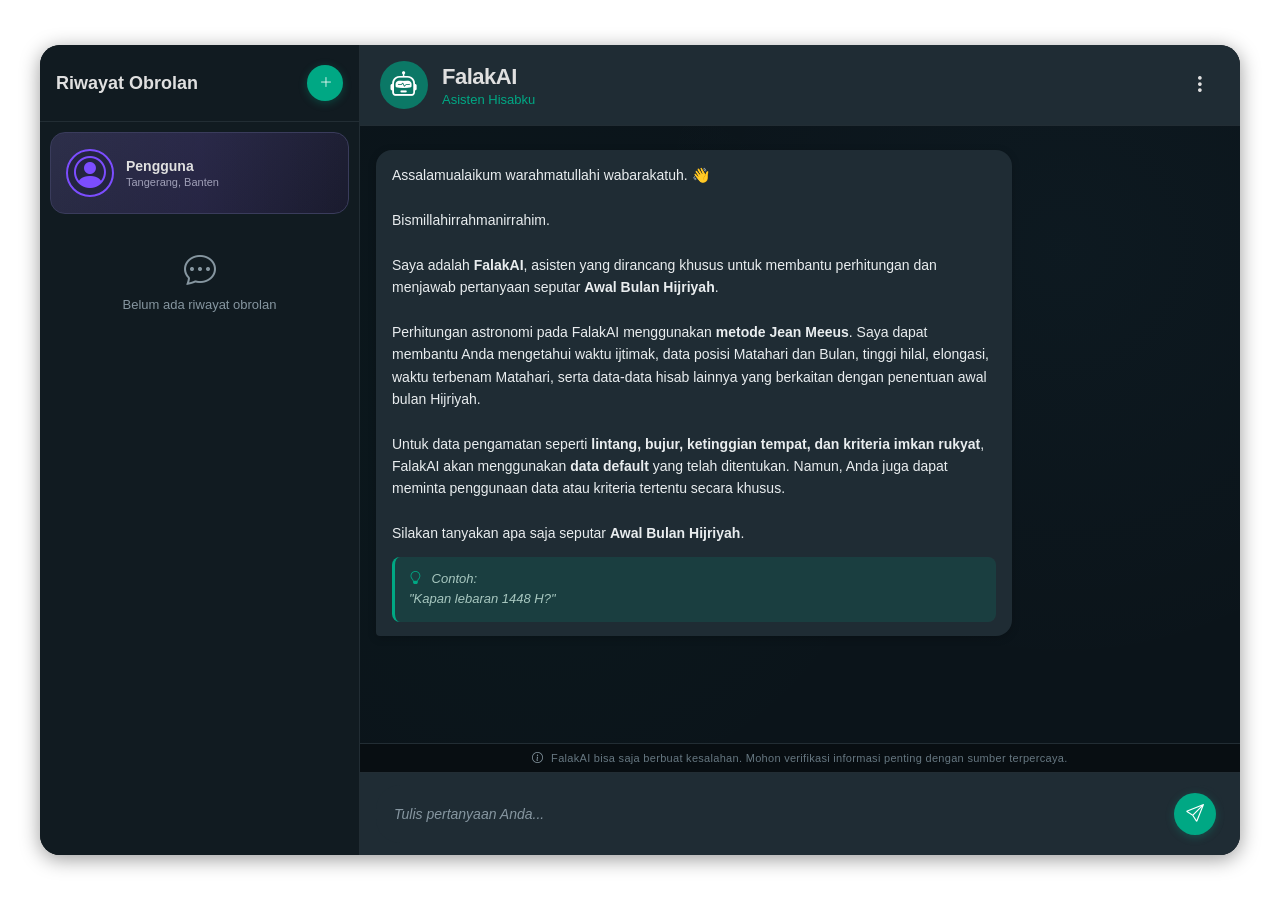
==== commit dc5ffeae: "update: falakAI, index, style, mk.js" ====
--- a/falakAI.html
+++ b/falakAI.html
@@ -75,15 +75,14 @@
       <div class="chat-area" id="chatArea">
         <div class="message ai">
           <div class="bubble">
-            Assalamualaikum warahmatullahi wabarakatuh. 👋
-            <br><br>
+            Assalamualaikum warahmatullahi wabarakatuh.<br>
             Bismillahirrahmanirrahim.
-            <br><br>
+            <br>
             Saya adalah <strong>FalakAI</strong>, asisten yang dirancang khusus untuk membantu perhitungan dan menjawab pertanyaan seputar <strong>Awal Bulan Hijriyah</strong>.
             <br><br>
             Perhitungan astronomi pada FalakAI menggunakan <strong>metode Jean Meeus</strong>. Saya dapat membantu Anda mengetahui waktu ijtimak, data posisi Matahari dan Bulan, tinggi hilal, elongasi, waktu terbenam Matahari, serta data-data hisab lainnya yang berkaitan dengan penentuan awal bulan Hijriyah.
             <br><br>
-            Untuk data pengamatan seperti <strong>lintang, bujur, ketinggian tempat, dan kriteria imkan rukyat</strong>, FalakAI akan menggunakan <strong>data default</strong> yang telah ditentukan. Namun, Anda juga dapat meminta penggunaan data atau kriteria tertentu secara khusus.
+            Untuk data pengamatan seperti <strong>lintang, bujur, ketinggian tempat, dan kriteria imkan rukyat</strong>, FalakAI akan menggunakan <strong>data default</strong> yang telah ditentukan di profile anda.
             <br><br>
             Silakan tanyakan apa saja seputar <strong>Awal Bulan Hijriyah</strong>.
 
--- a/css/falakAI.css
+++ b/css/falakAI.css
@@ -288,16 +288,13 @@
 .logo {
   width: 48px;
   height: 48px;
-  background: linear-gradient(135deg, var(--accent-green), #00c9a7);
+  background: #0b7866;
   border-radius: 50%;
   display: flex;
   align-items: center;
   justify-content: center;
   font-size: 28px;
   color: white;
-  box-shadow: 0 4px 12px rgba(0, 168, 132, 0.4);
-  animation: pulse 2s ease-in-out infinite;
-  flex-shrink: 0;
 }
 
 .logo i {
